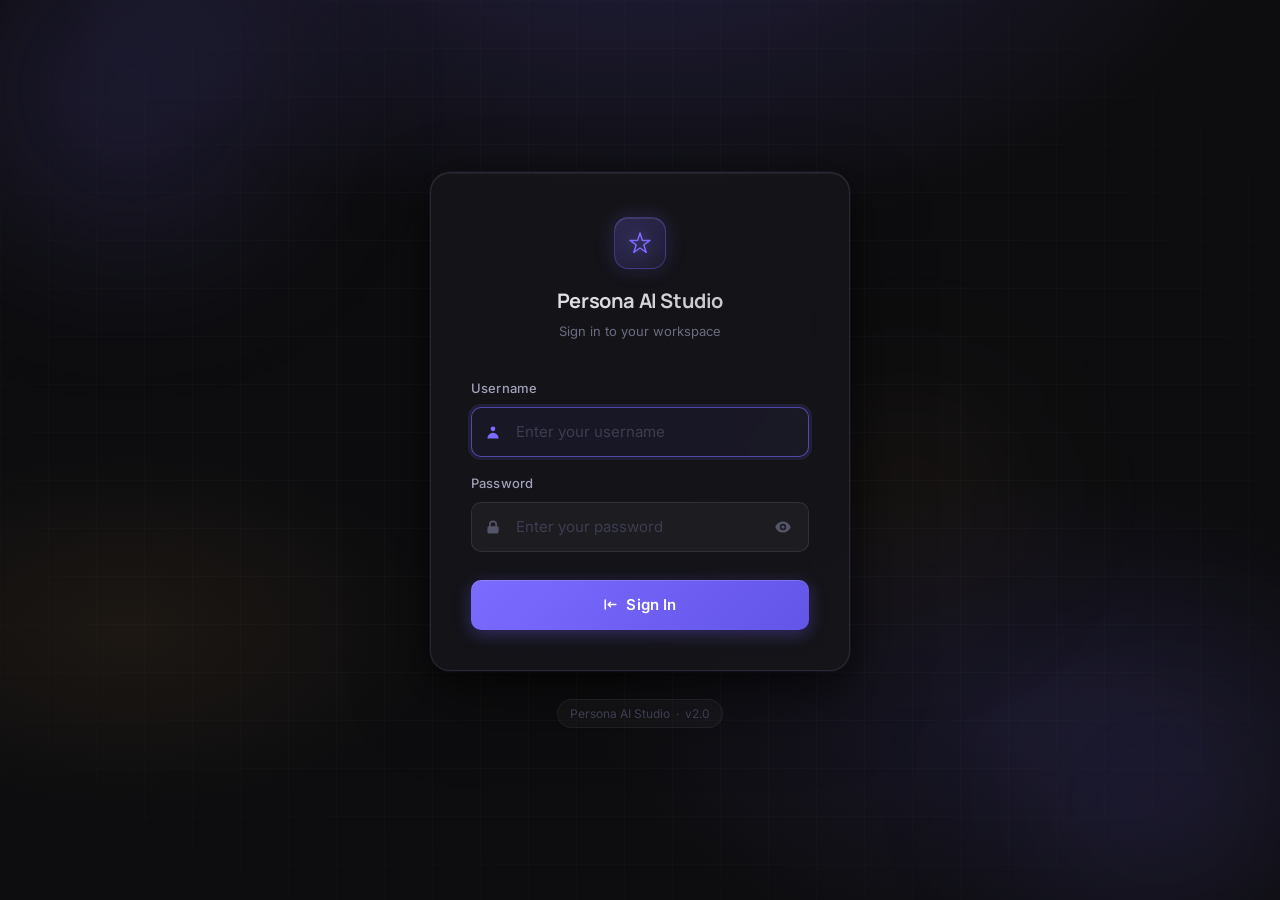
==== frontend/login.html @ 984e4da7 "added first release" ====
<!DOCTYPE html>
<html lang="en">
<head>
  <meta charset="UTF-8" />
  <meta name="viewport" content="width=device-width, initial-scale=1.0" />
  <title>Sign In — Persona AI Studio</title>
  <link rel="preconnect" href="https://fonts.googleapis.com" />
  <link rel="preconnect" href="https://fonts.gstatic.com" crossorigin />
  <link href="https://fonts.googleapis.com/css2?family=Inter:wght@400;500;600;700&family=Manrope:wght@600;700;800&display=swap" rel="stylesheet" />
  <style>
    /* ── Reset & base ── */
    *, *::before, *::after { box-sizing: border-box; margin: 0; padding: 0; }
    html { scroll-behavior: smooth; }
    body {
      font-family: 'Inter', system-ui, -apple-system, sans-serif;
      font-size: 1rem;
      line-height: 1.6;
      color: #f0f0f5;
      background: #0d0d0f;
      -webkit-font-smoothing: antialiased;
      min-height: 100vh;
      overflow: hidden;
    }
    input, button { font: inherit; }
    :focus-visible { outline: 2px solid #7c6bff; outline-offset: 2px; }
    @media (prefers-reduced-motion: reduce) {
      *, *::before, *::after {
        animation-duration: 0.01ms !important;
        transition-duration: 0.01ms !important;
      }
    }

    /* ── Background scene ── */
    .bg-scene {
      position: fixed;
      inset: 0;
      z-index: 0;
      background: radial-gradient(ellipse 80% 60% at 50% -10%, rgba(124,107,255,0.18) 0%, transparent 60%),
                  radial-gradient(ellipse 60% 50% at 80% 80%, rgba(124,107,255,0.10) 0%, transparent 55%),
                  radial-gradient(ellipse 50% 40% at 10% 70%, rgba(232,160,69,0.07) 0%, transparent 50%),
                  #0d0d0f;
    }

    /* Animated orbs */
    .bg-orb {
      position: absolute;
      border-radius: 50%;
      filter: blur(80px);
      animation: orb-drift 12s ease-in-out infinite alternate;
      pointer-events: none;
    }
    .bg-orb--1 {
      width: 420px; height: 420px;
      top: -120px; left: -80px;
      background: radial-gradient(circle, rgba(124,107,255,0.22) 0%, transparent 70%);
      animation-duration: 14s;
    }
    .bg-orb--2 {
      width: 360px; height: 360px;
      bottom: -80px; right: -60px;
      background: radial-gradient(circle, rgba(124,107,255,0.15) 0%, transparent 70%);
      animation-duration: 18s;
      animation-direction: alternate-reverse;
    }
    .bg-orb--3 {
      width: 280px; height: 280px;
      top: 40%; left: 60%;
      background: radial-gradient(circle, rgba(232,160,69,0.10) 0%, transparent 70%);
      animation-duration: 22s;
    }
    @keyframes orb-drift {
      from { transform: translate(0, 0) scale(1); }
      to   { transform: translate(30px, 20px) scale(1.08); }
    }

    /* Subtle grid overlay */
    .bg-grid {
      position: absolute;
      inset: 0;
      background-image:
        linear-gradient(rgba(255,255,255,0.025) 1px, transparent 1px),
        linear-gradient(90deg, rgba(255,255,255,0.025) 1px, transparent 1px);
      background-size: 48px 48px;
      mask-image: radial-gradient(ellipse 80% 80% at 50% 50%, black 30%, transparent 100%);
    }

    /* ── Page layout ── */
    .page-wrap {
      position: relative;
      z-index: 1;
      min-height: 100vh;
      display: flex;
      flex-direction: column;
      align-items: center;
      justify-content: center;
      padding: 1.5rem;
    }

    /* ── Login card ── */
    .login-card {
      width: 100%;
      max-width: 420px;
      background: rgba(22, 22, 26, 0.85);
      backdrop-filter: blur(24px);
      -webkit-backdrop-filter: blur(24px);
      border: 1px solid rgba(255,255,255,0.09);
      border-radius: 20px;
      padding: 2.75rem 2.5rem 2.5rem;
      box-shadow:
        0 0 0 1px rgba(124,107,255,0.08),
        0 8px 32px rgba(0,0,0,0.5),
        0 32px 80px rgba(0,0,0,0.35),
        inset 0 1px 0 rgba(255,255,255,0.06);

      /* Entrance animation */
      animation: card-enter 0.5s cubic-bezier(0.22, 1, 0.36, 1) both;
    }
    @keyframes card-enter {
      from { opacity: 0; transform: translateY(24px) scale(0.97); }
      to   { opacity: 1; transform: translateY(0) scale(1); }
    }

    /* Shake on error */
    .login-card--shake {
      animation: card-shake 0.45s cubic-bezier(0.36, 0.07, 0.19, 0.97) both;
    }
    @keyframes card-shake {
      10%, 90%  { transform: translateX(-3px); }
      20%, 80%  { transform: translateX(4px); }
      30%, 70%  { transform: translateX(-4px); }
      40%, 60%  { transform: translateX(3px); }
      50%       { transform: translateX(-2px); }
    }

    /* ── Logo section ── */
    .login-logo {
      text-align: center;
      margin-bottom: 2.25rem;
      animation: fade-up 0.5s 0.1s cubic-bezier(0.22, 1, 0.36, 1) both;
    }
    @keyframes fade-up {
      from { opacity: 0; transform: translateY(12px); }
      to   { opacity: 1; transform: translateY(0); }
    }

    .logo-icon-wrap {
      display: inline-flex;
      align-items: center;
      justify-content: center;
      width: 52px;
      height: 52px;
      border-radius: 14px;
      background: linear-gradient(135deg, rgba(124,107,255,0.25) 0%, rgba(124,107,255,0.12) 100%);
      border: 1px solid rgba(124,107,255,0.3);
      box-shadow: 0 0 20px rgba(124,107,255,0.2), inset 0 1px 0 rgba(255,255,255,0.1);
      margin-bottom: 1rem;
      position: relative;
    }
    .logo-icon-wrap::after {
      content: '';
      position: absolute;
      inset: -1px;
      border-radius: 15px;
      background: linear-gradient(135deg, rgba(124,107,255,0.4), transparent 60%);
      opacity: 0;
      transition: opacity 0.3s ease;
      pointer-events: none;
    }
    .logo-icon-wrap:hover::after { opacity: 1; }

    .logo-icon-wrap svg {
      width: 24px;
      height: 24px;
      color: #7c6bff;
      filter: drop-shadow(0 0 8px rgba(124,107,255,0.6));
    }

    .login-logo__name {
      font-family: 'Manrope', sans-serif;
      font-size: 1.25rem;
      font-weight: 700;
      letter-spacing: -0.02em;
      background: linear-gradient(135deg, #f0f0f5 0%, rgba(240,240,245,0.75) 100%);
      -webkit-background-clip: text;
      -webkit-text-fill-color: transparent;
      background-clip: text;
      margin-bottom: 0.25rem;
    }
    .login-logo__sub {
      font-size: 0.8125rem;
      color: #6b6b82;
      font-weight: 400;
    }

    /* ── Error banner ── */
    .login-error {
      display: none;
      align-items: center;
      gap: 0.625rem;
      background: rgba(248, 113, 113, 0.1);
      border: 1px solid rgba(248, 113, 113, 0.3);
      border-left: 3px solid #f87171;
      border-radius: 10px;
      padding: 0.75rem 1rem;
      font-size: 0.8125rem;
      color: #fca5a5;
      margin-bottom: 1.25rem;
      animation: error-enter 0.25s cubic-bezier(0.22, 1, 0.36, 1) both;
    }
    .login-error.visible {
      display: flex;
    }
    @keyframes error-enter {
      from { opacity: 0; transform: translateY(-6px); max-height: 0; }
      to   { opacity: 1; transform: translateY(0); max-height: 80px; }
    }
    .login-error svg { flex-shrink: 0; color: #f87171; }

    /* ── Form ── */
    .login-form {
      animation: fade-up 0.5s 0.2s cubic-bezier(0.22, 1, 0.36, 1) both;
    }

    .field-group {
      margin-bottom: 1rem;
    }

    .field-label {
      display: block;
      font-size: 0.8125rem;
      font-weight: 500;
      color: #a0a0b8;
      margin-bottom: 0.5rem;
      letter-spacing: 0.01em;
    }

    /* Input wrapper with icon */
    .input-wrap {
      position: relative;
      display: flex;
      align-items: center;
    }
    .input-icon {
      position: absolute;
      left: 0.875rem;
      display: flex;
      align-items: center;
      pointer-events: none;
      color: #55556a;
      transition: color 0.2s ease;
      z-index: 1;
    }
    .input-icon svg { width: 16px; height: 16px; }

    .field-input {
      width: 100%;
      background: rgba(255,255,255,0.04);
      border: 1px solid rgba(255,255,255,0.09);
      border-radius: 10px;
      padding: 0.75rem 1rem 0.75rem 2.75rem;
      color: #f0f0f5;
      font-size: 0.9375rem;
      transition:
        border-color 0.2s ease,
        background 0.2s ease,
        box-shadow 0.2s ease;
      -webkit-appearance: none;
    }
    .field-input::placeholder {
      color: #3d3d52;
    }
    .field-input:hover {
      border-color: rgba(255,255,255,0.16);
      background: rgba(255,255,255,0.06);
    }
    .field-input:focus {
      outline: none;
      border-color: rgba(124,107,255,0.6);
      background: rgba(124,107,255,0.06);
      box-shadow:
        0 0 0 3px rgba(124,107,255,0.15),
        0 1px 4px rgba(0,0,0,0.3);
    }
    .field-input:focus + .input-icon,
    .input-wrap:focus-within .input-icon {
      color: #7c6bff;
    }

    /* Password field with toggle */
    .field-input--password {
      padding-right: 3rem;
    }
    .password-toggle {
      position: absolute;
      right: 0.875rem;
      display: flex;
      align-items: center;
      justify-content: center;
      background: none;
      border: none;
      cursor: pointer;
      color: #55556a;
      padding: 0.25rem;
      border-radius: 6px;
      transition: color 0.2s ease, background 0.2s ease;
    }
    .password-toggle:hover { color: #8b8b9e; background: rgba(255,255,255,0.06); }
    .password-toggle:focus-visible { outline: 2px solid #7c6bff; outline-offset: 1px; }
    .password-toggle svg { width: 16px; height: 16px; }

    /* ── Spacer ── */
    .field-group--last { margin-bottom: 1.75rem; }

    /* ── Submit button ── */
    .btn-submit {
      position: relative;
      width: 100%;
      padding: 0.8125rem 1.5rem;
      background: linear-gradient(135deg, #7c6bff 0%, #6355e8 100%);
      border: none;
      border-radius: 10px;
      color: #fff;
      font-size: 0.9375rem;
      font-weight: 600;
      letter-spacing: 0.01em;
      cursor: pointer;
      overflow: hidden;
      transition:
        transform 0.18s cubic-bezier(0.34, 1.56, 0.64, 1),
        box-shadow 0.2s ease,
        opacity 0.2s ease;
      box-shadow:
        0 4px 16px rgba(124,107,255,0.35),
        0 1px 4px rgba(0,0,0,0.3),
        inset 0 1px 0 rgba(255,255,255,0.15);
    }

    /* Shimmer overlay */
    .btn-submit::before {
      content: '';
      position: absolute;
      top: 0; left: -100%;
      width: 60%;
      height: 100%;
      background: linear-gradient(90deg, transparent, rgba(255,255,255,0.15), transparent);
      transition: left 0.5s ease;
      pointer-events: none;
    }
    .btn-submit:hover::before { left: 150%; }

    .btn-submit:hover:not(:disabled) {
      transform: translateY(-1px);
      box-shadow:
        0 6px 24px rgba(124,107,255,0.45),
        0 2px 8px rgba(0,0,0,0.3),
        inset 0 1px 0 rgba(255,255,255,0.15);
    }
    .btn-submit:active:not(:disabled) {
      transform: translateY(0);
      box-shadow:
        0 2px 8px rgba(124,107,255,0.3),
        inset 0 1px 0 rgba(255,255,255,0.1);
    }
    .btn-submit:disabled {
      opacity: 0.65;
      cursor: not-allowed;
    }

    /* Button content states */
    .btn-submit__content {
      display: flex;
      align-items: center;
      justify-content: center;
      gap: 0.5rem;
      transition: opacity 0.15s ease;
    }
    .btn-submit.loading .btn-submit__content {
      opacity: 0;
    }

    /* Spinner */
    .btn-submit__spinner {
      position: absolute;
      inset: 0;
      display: flex;
      align-items: center;
      justify-content: center;
      opacity: 0;
      transition: opacity 0.15s ease;
    }
    .btn-submit.loading .btn-submit__spinner {
      opacity: 1;
    }
    .spinner-ring {
      width: 20px;
      height: 20px;
      border: 2px solid rgba(255,255,255,0.3);
      border-top-color: #fff;
      border-radius: 50%;
      animation: spin 0.7s linear infinite;
    }
    @keyframes spin {
      to { transform: rotate(360deg); }
    }

    /* ── Footer ── */
    .login-footer {
      text-align: center;
      margin-top: 1.75rem;
      font-size: 0.75rem;
      color: #3d3d52;
      animation: fade-up 0.5s 0.3s cubic-bezier(0.22, 1, 0.36, 1) both;
    }
    .login-footer span {
      display: inline-block;
      padding: 0.25rem 0.75rem;
      background: rgba(255,255,255,0.03);
      border: 1px solid rgba(255,255,255,0.05);
      border-radius: 100px;
    }

    /* ── Responsive ── */
    @media (max-width: 480px) {
      .login-card {
        padding: 2rem 1.5rem 1.75rem;
        border-radius: 16px;
        /* On mobile, show as bottom sheet feel */
        box-shadow:
          0 0 0 1px rgba(124,107,255,0.06),
          0 -4px 32px rgba(0,0,0,0.4),
          0 8px 32px rgba(0,0,0,0.5);
      }
      body { overflow: auto; }
      .page-wrap { justify-content: center; }
      .bg-orb--1 { width: 280px; height: 280px; }
      .bg-orb--2 { width: 240px; height: 240px; }
    }

    /* ── Success state ── */
    .login-card--success {
      animation: card-success 0.4s cubic-bezier(0.22, 1, 0.36, 1) both;
    }
    @keyframes card-success {
      to { opacity: 0; transform: scale(0.96) translateY(-8px); }
    }
  </style>
</head>
<body>

<!-- Background -->
<div class="bg-scene" aria-hidden="true">
  <div class="bg-grid"></div>
  <div class="bg-orb bg-orb--1"></div>
  <div class="bg-orb bg-orb--2"></div>
  <div class="bg-orb bg-orb--3"></div>
</div>

<!-- Page -->
<div class="page-wrap">
  <div class="login-card" id="login-card" role="main">

    <!-- Logo -->
    <div class="login-logo">
      <div style="display:flex;justify-content:center;margin-bottom:0">
        <div class="logo-icon-wrap">
          <svg viewBox="0 0 24 24" fill="none" stroke="currentColor" stroke-width="1.5" stroke-linecap="round" stroke-linejoin="round" aria-hidden="true">
            <path d="M12 2l2.4 7.4H22l-6.2 4.5 2.4 7.4L12 17l-6.2 4.3 2.4-7.4L2 9.4h7.6L12 2z"/>
          </svg>
        </div>
      </div>
      <div class="login-logo__name">Persona AI Studio</div>
      <div class="login-logo__sub">Sign in to your workspace</div>
    </div>

    <!-- Error -->
    <div class="login-error" id="login-error" role="alert" aria-live="polite">
      <svg width="15" height="15" viewBox="0 0 20 20" fill="currentColor" aria-hidden="true">
        <path fill-rule="evenodd" d="M18 10a8 8 0 11-16 0 8 8 0 0116 0zm-7 4a1 1 0 11-2 0 1 1 0 012 0zm-1-9a1 1 0 00-1 1v4a1 1 0 102 0V6a1 1 0 00-1-1z" clip-rule="evenodd"/>
      </svg>
      <span id="login-error-text"></span>
    </div>

    <!-- Form -->
    <form class="login-form" id="login-form" onsubmit="doLogin(event)" novalidate>

      <!-- Username -->
      <div class="field-group">
        <label class="field-label" for="username">Username</label>
        <div class="input-wrap">
          <span class="input-icon" aria-hidden="true">
            <svg viewBox="0 0 20 20" fill="currentColor">
              <path fill-rule="evenodd" d="M10 9a3 3 0 100-6 3 3 0 000 6zm-7 9a7 7 0 1114 0H3z" clip-rule="evenodd"/>
            </svg>
          </span>
          <input
            class="field-input"
            type="text"
            id="username"
            name="username"
            placeholder="Enter your username"
            autocomplete="username"
            autocapitalize="none"
            spellcheck="false"
            autofocus
            required
            aria-required="true"
          />
        </div>
      </div>

      <!-- Password -->
      <div class="field-group field-group--last">
        <label class="field-label" for="password">Password</label>
        <div class="input-wrap">
          <span class="input-icon" aria-hidden="true">
            <svg viewBox="0 0 20 20" fill="currentColor">
              <path fill-rule="evenodd" d="M5 9V7a5 5 0 0110 0v2a2 2 0 012 2v5a2 2 0 01-2 2H5a2 2 0 01-2-2v-5a2 2 0 012-2zm8-2v2H7V7a3 3 0 016 0z" clip-rule="evenodd"/>
            </svg>
          </span>
          <input
            class="field-input field-input--password"
            type="password"
            id="password"
            name="password"
            placeholder="Enter your password"
            autocomplete="current-password"
            required
            aria-required="true"
          />
          <button
            type="button"
            class="password-toggle"
            id="pw-toggle"
            onclick="togglePassword()"
            aria-label="Show password"
            tabindex="0"
          >
            <!-- Eye icon (shown when password hidden) -->
            <svg id="eye-show" viewBox="0 0 20 20" fill="currentColor" aria-hidden="true">
              <path d="M10 12a2 2 0 100-4 2 2 0 000 4z"/>
              <path fill-rule="evenodd" d="M.458 10C1.732 5.943 5.522 3 10 3s8.268 2.943 9.542 7c-1.274 4.057-5.064 7-9.542 7S1.732 14.057.458 10zM14 10a4 4 0 11-8 0 4 4 0 018 0z" clip-rule="evenodd"/>
            </svg>
            <!-- Eye-off icon (shown when password visible) -->
            <svg id="eye-hide" viewBox="0 0 20 20" fill="currentColor" aria-hidden="true" style="display:none">
              <path fill-rule="evenodd" d="M3.707 2.293a1 1 0 00-1.414 1.414l14 14a1 1 0 001.414-1.414l-1.473-1.473A10.014 10.014 0 0019.542 10C18.268 5.943 14.478 3 10 3a9.958 9.958 0 00-4.512 1.074l-1.78-1.781zm4.261 4.26l1.514 1.515a2.003 2.003 0 012.45 2.45l1.514 1.514a4 4 0 00-5.478-5.478z" clip-rule="evenodd"/>
              <path d="M12.454 16.697L9.75 13.992a4 4 0 01-3.742-3.741L2.335 6.578A9.98 9.98 0 00.458 10c1.274 4.057 5.064 7 9.542 7 .847 0 1.669-.105 2.454-.303z"/>
            </svg>
          </button>
        </div>
      </div>

      <!-- Submit -->
      <button class="btn-submit" type="submit" id="login-btn" aria-live="polite">
        <span class="btn-submit__content">
          <svg width="15" height="15" viewBox="0 0 20 20" fill="currentColor" aria-hidden="true">
            <path fill-rule="evenodd" d="M3 3a1 1 0 011 1v12a1 1 0 11-2 0V4a1 1 0 011-1zm7.707 3.293a1 1 0 010 1.414L9.414 9H17a1 1 0 110 2H9.414l1.293 1.293a1 1 0 01-1.414 1.414l-3-3a1 1 0 010-1.414l3-3a1 1 0 011.414 0z" clip-rule="evenodd"/>
          </svg>
          Sign In
        </span>
        <span class="btn-submit__spinner" aria-hidden="true">
          <div class="spinner-ring"></div>
        </span>
      </button>

    </form>
  </div>

  <!-- Footer -->
  <div class="login-footer" aria-label="Version">
    <span>Persona AI Studio &nbsp;·&nbsp; v2.0</span>
  </div>
</div>

<script>
// If already logged in, redirect to dashboard
if (localStorage.getItem('persona_token')) {
  window.location.href = '/index.html';
}

function togglePassword() {
  const input = document.getElementById('password');
  const btn   = document.getElementById('pw-toggle');
  const show  = document.getElementById('eye-show');
  const hide  = document.getElementById('eye-hide');
  const isHidden = input.type === 'password';
  input.type = isHidden ? 'text' : 'password';
  show.style.display = isHidden ? 'none' : '';
  hide.style.display = isHidden ? '' : 'none';
  btn.setAttribute('aria-label', isHidden ? 'Hide password' : 'Show password');
}

function setLoading(on) {
  const btn = document.getElementById('login-btn');
  btn.disabled = on;
  btn.classList.toggle('loading', on);
  btn.setAttribute('aria-busy', on ? 'true' : 'false');
}

function showError(msg) {
  const errEl   = document.getElementById('login-error');
  const errText = document.getElementById('login-error-text');
  const card    = document.getElementById('login-card');
  errText.textContent = msg;
  errEl.classList.add('visible');
  // Shake the card
  card.classList.remove('login-card--shake');
  void card.offsetWidth; // reflow to restart animation
  card.classList.add('login-card--shake');
  setTimeout(() => card.classList.remove('login-card--shake'), 500);
}

function hideError() {
  document.getElementById('login-error').classList.remove('visible');
}

async function doLogin(e) {
  e.preventDefault();
  const username = document.getElementById('username').value.trim();
  const password = document.getElementById('password').value;

  hideError();

  // Basic client-side validation
  if (!username) { showError('Please enter your username.'); return; }
  if (!password)  { showError('Please enter your password.'); return; }

  setLoading(true);

  try {
    const res = await fetch('/api/auth/login', {
      method: 'POST',
      headers: { 'Content-Type': 'application/json' },
      body: JSON.stringify({ username, password }),
    });
    if (!res.ok) {
      const err = await res.json().catch(() => ({}));
      throw new Error(err.detail || 'Invalid username or password.');
    }
    const data = await res.json();
    localStorage.setItem('persona_token', data.token);

    // Success — animate out then redirect
    const card = document.getElementById('login-card');
    card.classList.add('login-card--success');
    setTimeout(() => { window.location.href = '/index.html'; }, 350);
  } catch (err) {
    setLoading(false);
    showError(err.message);
    // Refocus the appropriate field
    const usernameEl = document.getElementById('username');
    const passwordEl = document.getElementById('password');
    if (!usernameEl.value.trim()) {
      usernameEl.focus();
    } else {
      passwordEl.focus();
      passwordEl.select();
    }
  }
}
</script>
</body>
</html>
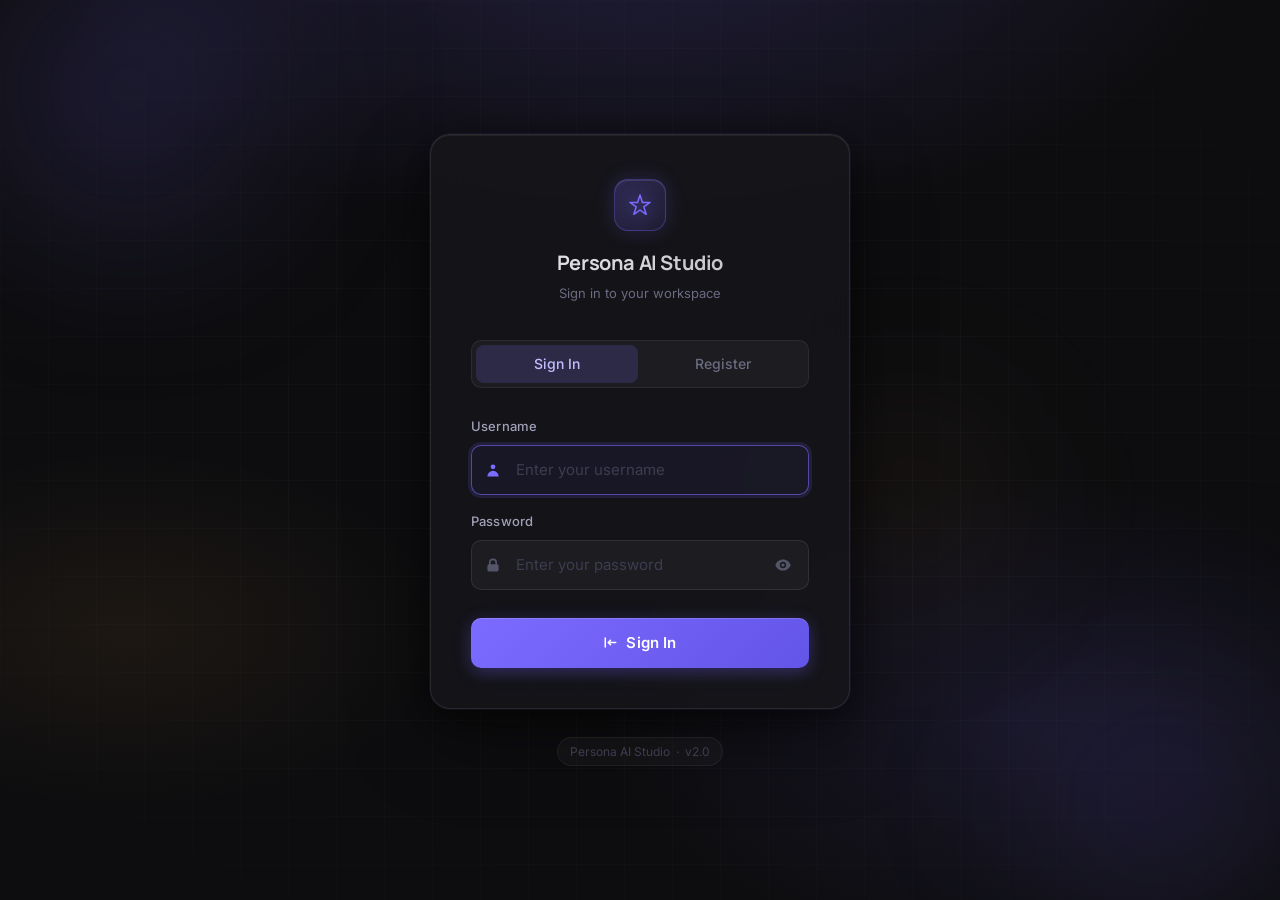
==== commit 6d455898: "added first release" ====
--- a/frontend/login.html
+++ b/frontend/login.html
@@ -192,6 +192,50 @@
       font-weight: 400;
     }
 
+    /* ── Tabs ── */
+    .auth-tabs {
+      display: flex;
+      gap: 0.25rem;
+      background: rgba(255,255,255,0.04);
+      border: 1px solid rgba(255,255,255,0.07);
+      border-radius: 10px;
+      padding: 0.25rem;
+      margin-bottom: 1.75rem;
+    }
+    .auth-tab {
+      flex: 1;
+      padding: 0.5rem;
+      background: none;
+      border: none;
+      border-radius: 8px;
+      color: #6b6b82;
+      font-size: 0.875rem;
+      font-weight: 500;
+      cursor: pointer;
+      transition: background 0.2s ease, color 0.2s ease;
+    }
+    .auth-tab.active {
+      background: rgba(124,107,255,0.18);
+      color: #c4beff;
+    }
+    .auth-tab:hover:not(.active) { background: rgba(255,255,255,0.05); color: #a0a0b8; }
+
+    /* ── Success banner ── */
+    .login-success {
+      display: none;
+      align-items: flex-start;
+      gap: 0.625rem;
+      background: rgba(52,211,153,0.1);
+      border: 1px solid rgba(52,211,153,0.3);
+      border-left: 3px solid #34d399;
+      border-radius: 10px;
+      padding: 0.75rem 1rem;
+      font-size: 0.8125rem;
+      color: #6ee7b7;
+      margin-bottom: 1.25rem;
+    }
+    .login-success.visible { display: flex; }
+
     /* ── Error banner ── */
     .login-error {
       display: none;
@@ -469,7 +513,13 @@
         </div>
       </div>
       <div class="login-logo__name">Persona AI Studio</div>
-      <div class="login-logo__sub">Sign in to your workspace</div>
+      <div class="login-logo__sub" id="card-subtitle">Sign in to your workspace</div>
+    </div>
+
+    <!-- Tabs -->
+    <div class="auth-tabs">
+      <button class="auth-tab active" id="tab-login" onclick="switchTab('login')">Sign In</button>
+      <button class="auth-tab" id="tab-register" onclick="switchTab('register')">Register</button>
     </div>
 
     <!-- Error -->
@@ -480,67 +530,42 @@
       <span id="login-error-text"></span>
     </div>
 
-    <!-- Form -->
+    <!-- Success (register) -->
+    <div class="login-success" id="login-success" role="status">
+      <svg width="15" height="15" viewBox="0 0 20 20" fill="currentColor" aria-hidden="true">
+        <path fill-rule="evenodd" d="M10 18a8 8 0 100-16 8 8 0 000 16zm3.707-9.293a1 1 0 00-1.414-1.414L9 10.586 7.707 9.293a1 1 0 00-1.414 1.414l2 2a1 1 0 001.414 0l4-4z" clip-rule="evenodd"/>
+      </svg>
+      <span id="login-success-text"></span>
+    </div>
+
+    <!-- LOGIN FORM -->
     <form class="login-form" id="login-form" onsubmit="doLogin(event)" novalidate>
 
-      <!-- Username -->
       <div class="field-group">
         <label class="field-label" for="username">Username</label>
         <div class="input-wrap">
           <span class="input-icon" aria-hidden="true">
-            <svg viewBox="0 0 20 20" fill="currentColor">
-              <path fill-rule="evenodd" d="M10 9a3 3 0 100-6 3 3 0 000 6zm-7 9a7 7 0 1114 0H3z" clip-rule="evenodd"/>
-            </svg>
+            <svg viewBox="0 0 20 20" fill="currentColor"><path fill-rule="evenodd" d="M10 9a3 3 0 100-6 3 3 0 000 6zm-7 9a7 7 0 1114 0H3z" clip-rule="evenodd"/></svg>
           </span>
-          <input
-            class="field-input"
-            type="text"
-            id="username"
-            name="username"
-            placeholder="Enter your username"
-            autocomplete="username"
-            autocapitalize="none"
-            spellcheck="false"
-            autofocus
-            required
-            aria-required="true"
-          />
+          <input class="field-input" type="text" id="username" name="username"
+            placeholder="Enter your username" autocomplete="username"
+            autocapitalize="none" spellcheck="false" autofocus required aria-required="true"/>
         </div>
       </div>
 
-      <!-- Password -->
       <div class="field-group field-group--last">
         <label class="field-label" for="password">Password</label>
         <div class="input-wrap">
           <span class="input-icon" aria-hidden="true">
-            <svg viewBox="0 0 20 20" fill="currentColor">
-              <path fill-rule="evenodd" d="M5 9V7a5 5 0 0110 0v2a2 2 0 012 2v5a2 2 0 01-2 2H5a2 2 0 01-2-2v-5a2 2 0 012-2zm8-2v2H7V7a3 3 0 016 0z" clip-rule="evenodd"/>
-            </svg>
+            <svg viewBox="0 0 20 20" fill="currentColor"><path fill-rule="evenodd" d="M5 9V7a5 5 0 0110 0v2a2 2 0 012 2v5a2 2 0 01-2 2H5a2 2 0 01-2-2v-5a2 2 0 012-2zm8-2v2H7V7a3 3 0 016 0z" clip-rule="evenodd"/></svg>
           </span>
-          <input
-            class="field-input field-input--password"
-            type="password"
-            id="password"
-            name="password"
-            placeholder="Enter your password"
-            autocomplete="current-password"
-            required
-            aria-required="true"
-          />
-          <button
-            type="button"
-            class="password-toggle"
-            id="pw-toggle"
-            onclick="togglePassword()"
-            aria-label="Show password"
-            tabindex="0"
-          >
-            <!-- Eye icon (shown when password hidden) -->
+          <input class="field-input field-input--password" type="password" id="password"
+            name="password" placeholder="Enter your password" autocomplete="current-password" required aria-required="true"/>
+          <button type="button" class="password-toggle" id="pw-toggle" onclick="togglePassword('password','pw-toggle','eye-show','eye-hide')" aria-label="Show password">
             <svg id="eye-show" viewBox="0 0 20 20" fill="currentColor" aria-hidden="true">
               <path d="M10 12a2 2 0 100-4 2 2 0 000 4z"/>
               <path fill-rule="evenodd" d="M.458 10C1.732 5.943 5.522 3 10 3s8.268 2.943 9.542 7c-1.274 4.057-5.064 7-9.542 7S1.732 14.057.458 10zM14 10a4 4 0 11-8 0 4 4 0 018 0z" clip-rule="evenodd"/>
             </svg>
-            <!-- Eye-off icon (shown when password visible) -->
             <svg id="eye-hide" viewBox="0 0 20 20" fill="currentColor" aria-hidden="true" style="display:none">
               <path fill-rule="evenodd" d="M3.707 2.293a1 1 0 00-1.414 1.414l14 14a1 1 0 001.414-1.414l-1.473-1.473A10.014 10.014 0 0019.542 10C18.268 5.943 14.478 3 10 3a9.958 9.958 0 00-4.512 1.074l-1.78-1.781zm4.261 4.26l1.514 1.515a2.003 2.003 0 012.45 2.45l1.514 1.514a4 4 0 00-5.478-5.478z" clip-rule="evenodd"/>
               <path d="M12.454 16.697L9.75 13.992a4 4 0 01-3.742-3.741L2.335 6.578A9.98 9.98 0 00.458 10c1.274 4.057 5.064 7 9.542 7 .847 0 1.669-.105 2.454-.303z"/>
@@ -549,7 +574,6 @@
         </div>
       </div>
 
-      <!-- Submit -->
       <button class="btn-submit" type="submit" id="login-btn" aria-live="polite">
         <span class="btn-submit__content">
           <svg width="15" height="15" viewBox="0 0 20 20" fill="currentColor" aria-hidden="true">
@@ -557,12 +581,62 @@
           </svg>
           Sign In
         </span>
-        <span class="btn-submit__spinner" aria-hidden="true">
-          <div class="spinner-ring"></div>
-        </span>
+        <span class="btn-submit__spinner" aria-hidden="true"><div class="spinner-ring"></div></span>
       </button>
-
     </form>
+
+    <!-- REGISTER FORM -->
+    <form class="login-form" id="register-form" onsubmit="doRegister(event)" novalidate style="display:none">
+
+      <div class="field-group">
+        <label class="field-label" for="reg-username">Username</label>
+        <div class="input-wrap">
+          <span class="input-icon" aria-hidden="true">
+            <svg viewBox="0 0 20 20" fill="currentColor"><path fill-rule="evenodd" d="M10 9a3 3 0 100-6 3 3 0 000 6zm-7 9a7 7 0 1114 0H3z" clip-rule="evenodd"/></svg>
+          </span>
+          <input class="field-input" type="text" id="reg-username" placeholder="Choose a username"
+            autocapitalize="none" spellcheck="false" required aria-required="true"/>
+        </div>
+      </div>
+
+      <div class="field-group">
+        <label class="field-label" for="reg-email">Email</label>
+        <div class="input-wrap">
+          <span class="input-icon" aria-hidden="true">
+            <svg viewBox="0 0 20 20" fill="currentColor"><path d="M2.003 5.884L10 9.882l7.997-3.998A2 2 0 0016 4H4a2 2 0 00-1.997 1.884z"/><path d="M18 8.118l-8 4-8-4V14a2 2 0 002 2h12a2 2 0 002-2V8.118z"/></svg>
+          </span>
+          <input class="field-input" type="email" id="reg-email" placeholder="Your email address"
+            autocomplete="email" required aria-required="true"/>
+        </div>
+      </div>
+
+      <div class="field-group field-group--last">
+        <label class="field-label" for="reg-password">Password</label>
+        <div class="input-wrap">
+          <span class="input-icon" aria-hidden="true">
+            <svg viewBox="0 0 20 20" fill="currentColor"><path fill-rule="evenodd" d="M5 9V7a5 5 0 0110 0v2a2 2 0 012 2v5a2 2 0 01-2 2H5a2 2 0 01-2-2v-5a2 2 0 012-2zm8-2v2H7V7a3 3 0 016 0z" clip-rule="evenodd"/></svg>
+          </span>
+          <input class="field-input field-input--password" type="password" id="reg-password"
+            placeholder="Min. 6 characters" autocomplete="new-password" required aria-required="true"/>
+          <button type="button" class="password-toggle" onclick="togglePassword('reg-password','reg-pw-toggle','reg-eye-show','reg-eye-hide')" id="reg-pw-toggle" aria-label="Show password">
+            <svg id="reg-eye-show" viewBox="0 0 20 20" fill="currentColor" aria-hidden="true">
+              <path d="M10 12a2 2 0 100-4 2 2 0 000 4z"/>
+              <path fill-rule="evenodd" d="M.458 10C1.732 5.943 5.522 3 10 3s8.268 2.943 9.542 7c-1.274 4.057-5.064 7-9.542 7S1.732 14.057.458 10zM14 10a4 4 0 11-8 0 4 4 0 018 0z" clip-rule="evenodd"/>
+            </svg>
+            <svg id="reg-eye-hide" viewBox="0 0 20 20" fill="currentColor" aria-hidden="true" style="display:none">
+              <path fill-rule="evenodd" d="M3.707 2.293a1 1 0 00-1.414 1.414l14 14a1 1 0 001.414-1.414l-1.473-1.473A10.014 10.014 0 0019.542 10C18.268 5.943 14.478 3 10 3a9.958 9.958 0 00-4.512 1.074l-1.78-1.781zm4.261 4.26l1.514 1.515a2.003 2.003 0 012.45 2.45l1.514 1.514a4 4 0 00-5.478-5.478z" clip-rule="evenodd"/>
+              <path d="M12.454 16.697L9.75 13.992a4 4 0 01-3.742-3.741L2.335 6.578A9.98 9.98 0 00.458 10c1.274 4.057 5.064 7 9.542 7 .847 0 1.669-.105 2.454-.303z"/>
+            </svg>
+          </button>
+        </div>
+      </div>
+
+      <button class="btn-submit" type="submit" id="register-btn" aria-live="polite">
+        <span class="btn-submit__content">Create Account</span>
+        <span class="btn-submit__spinner" aria-hidden="true"><div class="spinner-ring"></div></span>
+      </button>
+    </form>
+
   </div>
 
   <!-- Footer -->
@@ -572,16 +646,30 @@
 </div>
 
 <script>
-// If already logged in, redirect to dashboard
 if (localStorage.getItem('persona_token')) {
   window.location.href = '/index.html';
 }
 
-function togglePassword() {
-  const input = document.getElementById('password');
-  const btn   = document.getElementById('pw-toggle');
-  const show  = document.getElementById('eye-show');
-  const hide  = document.getElementById('eye-hide');
+// ── Tab switching ──
+function switchTab(tab) {
+  const isLogin = tab === 'login';
+  document.getElementById('login-form').style.display    = isLogin ? '' : 'none';
+  document.getElementById('register-form').style.display = isLogin ? 'none' : '';
+  document.getElementById('tab-login').classList.toggle('active', isLogin);
+  document.getElementById('tab-register').classList.toggle('active', !isLogin);
+  document.getElementById('card-subtitle').textContent = isLogin ? 'Sign in to your workspace' : 'Create a new account';
+  hideError();
+  hideSuccess();
+  if (isLogin) document.getElementById('username').focus();
+  else document.getElementById('reg-username').focus();
+}
+
+// ── Password toggle ──
+function togglePassword(inputId, btnId, showId, hideId) {
+  const input = document.getElementById(inputId);
+  const show  = document.getElementById(showId);
+  const hide  = document.getElementById(hideId);
+  const btn   = document.getElementById(btnId);
   const isHidden = input.type === 'password';
   input.type = isHidden ? 'text' : 'password';
   show.style.display = isHidden ? 'none' : '';
@@ -589,43 +677,39 @@
   btn.setAttribute('aria-label', isHidden ? 'Hide password' : 'Show password');
 }
 
-function setLoading(on) {
-  const btn = document.getElementById('login-btn');
-  btn.disabled = on;
-  btn.classList.toggle('loading', on);
-  btn.setAttribute('aria-busy', on ? 'true' : 'false');
-}
-
+// ── Alerts ──
 function showError(msg) {
-  const errEl   = document.getElementById('login-error');
-  const errText = document.getElementById('login-error-text');
-  const card    = document.getElementById('login-card');
-  errText.textContent = msg;
-  errEl.classList.add('visible');
-  // Shake the card
+  const el   = document.getElementById('login-error');
+  const card = document.getElementById('login-card');
+  document.getElementById('login-error-text').textContent = msg;
+  el.classList.add('visible');
   card.classList.remove('login-card--shake');
-  void card.offsetWidth; // reflow to restart animation
+  void card.offsetWidth;
   card.classList.add('login-card--shake');
   setTimeout(() => card.classList.remove('login-card--shake'), 500);
 }
-
-function hideError() {
-  document.getElementById('login-error').classList.remove('visible');
+function hideError()   { document.getElementById('login-error').classList.remove('visible'); }
+function showSuccess(msg) {
+  document.getElementById('login-success-text').textContent = msg;
+  document.getElementById('login-success').classList.add('visible');
 }
-
+function hideSuccess() { document.getElementById('login-success').classList.remove('visible'); }
+
+function setLoading(btnId, on) {
+  const btn = document.getElementById(btnId);
+  btn.disabled = on;
+  btn.classList.toggle('loading', on);
+}
+
+// ── Login ──
 async function doLogin(e) {
   e.preventDefault();
   const username = document.getElementById('username').value.trim();
   const password = document.getElementById('password').value;
-
-  hideError();
-
-  // Basic client-side validation
+  hideError(); hideSuccess();
   if (!username) { showError('Please enter your username.'); return; }
-  if (!password)  { showError('Please enter your password.'); return; }
-
-  setLoading(true);
-
+  if (!password) { showError('Please enter your password.'); return; }
+  setLoading('login-btn', true);
   try {
     const res = await fetch('/api/auth/login', {
       method: 'POST',
@@ -638,23 +722,51 @@
     }
     const data = await res.json();
     localStorage.setItem('persona_token', data.token);
-
-    // Success — animate out then redirect
+    localStorage.setItem('persona_username', data.username);
     const card = document.getElementById('login-card');
     card.classList.add('login-card--success');
     setTimeout(() => { window.location.href = '/index.html'; }, 350);
   } catch (err) {
-    setLoading(false);
+    setLoading('login-btn', false);
     showError(err.message);
-    // Refocus the appropriate field
-    const usernameEl = document.getElementById('username');
-    const passwordEl = document.getElementById('password');
-    if (!usernameEl.value.trim()) {
-      usernameEl.focus();
+    if (!document.getElementById('username').value.trim()) {
+      document.getElementById('username').focus();
     } else {
-      passwordEl.focus();
-      passwordEl.select();
-    }
+      const p = document.getElementById('password');
+      p.focus(); p.select();
+    }
+  }
+}
+
+// ── Register ──
+async function doRegister(e) {
+  e.preventDefault();
+  const username = document.getElementById('reg-username').value.trim();
+  const email    = document.getElementById('reg-email').value.trim();
+  const password = document.getElementById('reg-password').value;
+  hideError(); hideSuccess();
+  if (!username) { showError('Please enter a username.'); return; }
+  if (username.length < 3) { showError('Username must be at least 3 characters.'); return; }
+  if (!email)    { showError('Please enter your email.'); return; }
+  if (!password) { showError('Please enter a password.'); return; }
+  if (password.length < 6) { showError('Password must be at least 6 characters.'); return; }
+  setLoading('register-btn', true);
+  try {
+    const res = await fetch('/api/auth/register', {
+      method: 'POST',
+      headers: { 'Content-Type': 'application/json' },
+      body: JSON.stringify({ username, email, password }),
+    });
+    if (!res.ok) {
+      const err = await res.json().catch(() => ({}));
+      throw new Error(err.detail || 'Registration failed.');
+    }
+    document.getElementById('register-form').reset();
+    showSuccess('Account created! Your account is pending approval by the administrator. You will be able to log in once approved.');
+  } catch (err) {
+    showError(err.message);
+  } finally {
+    setLoading('register-btn', false);
   }
 }
 </script>
